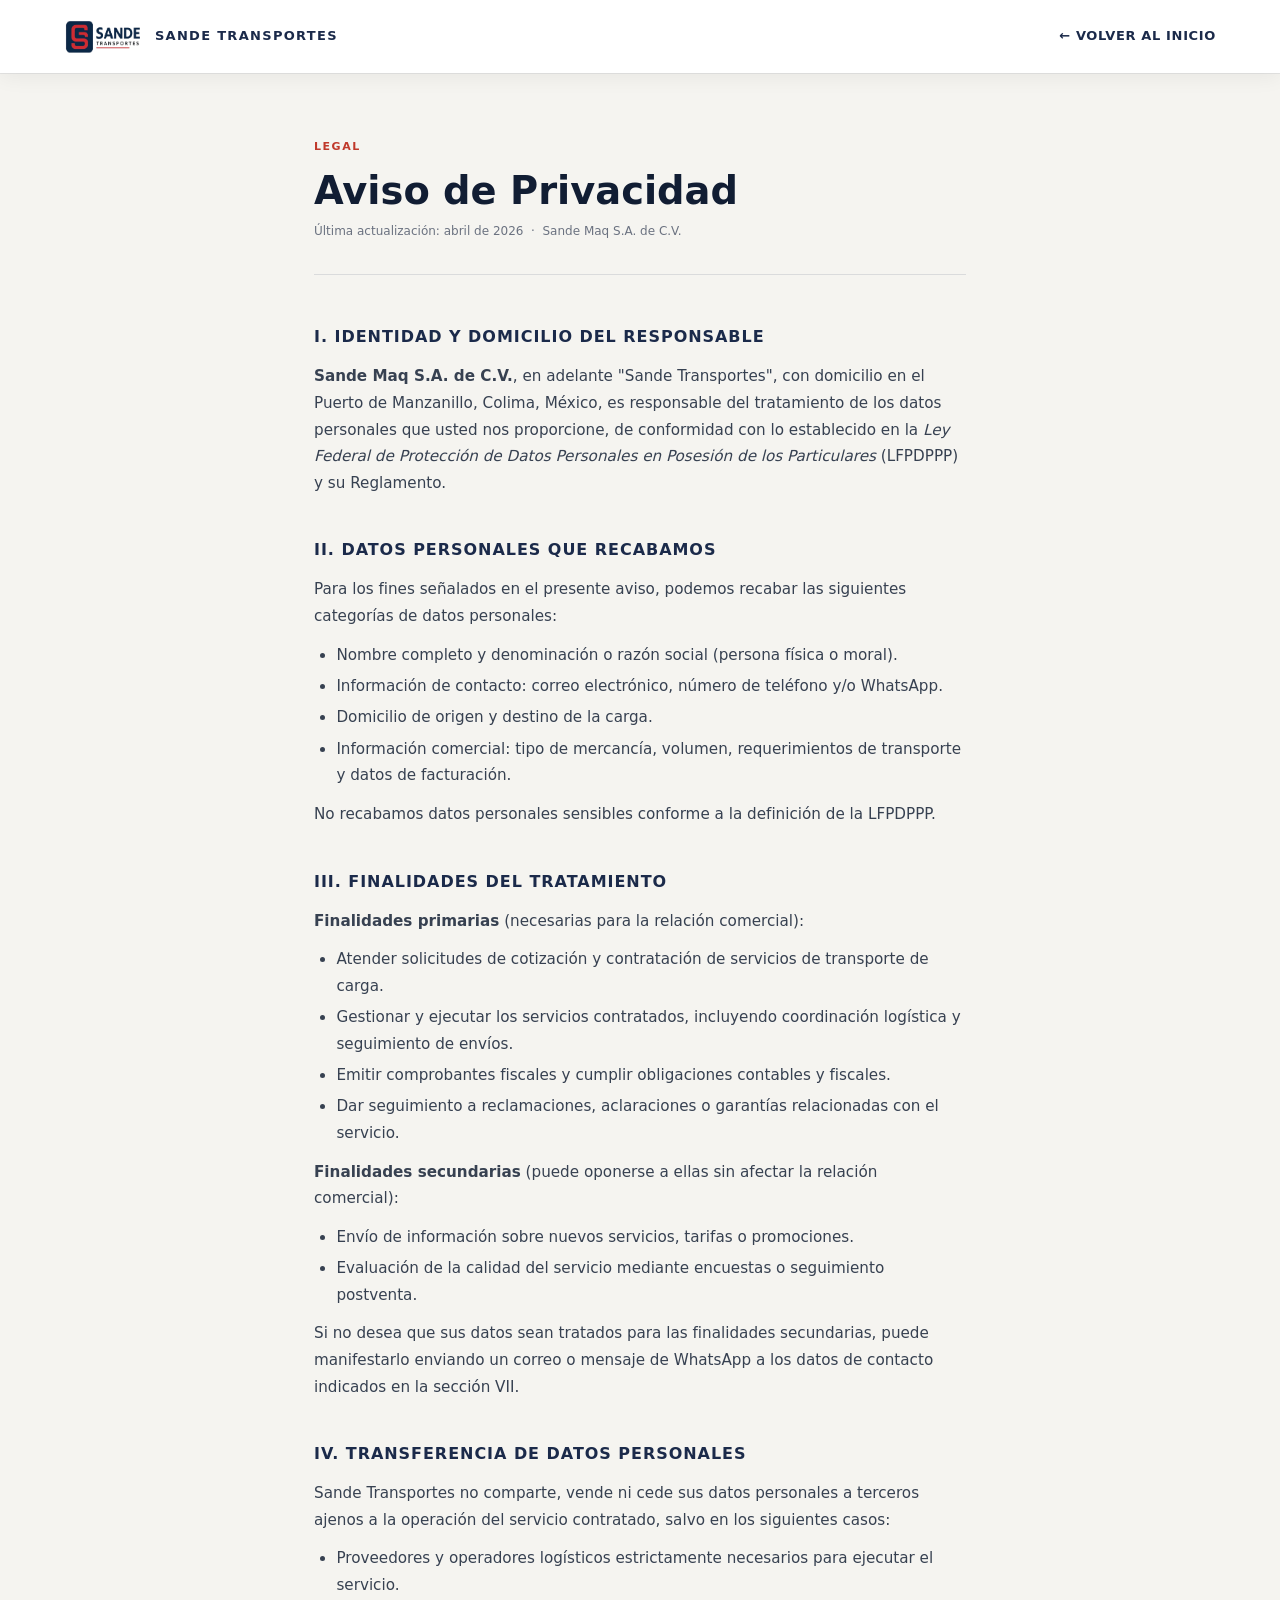
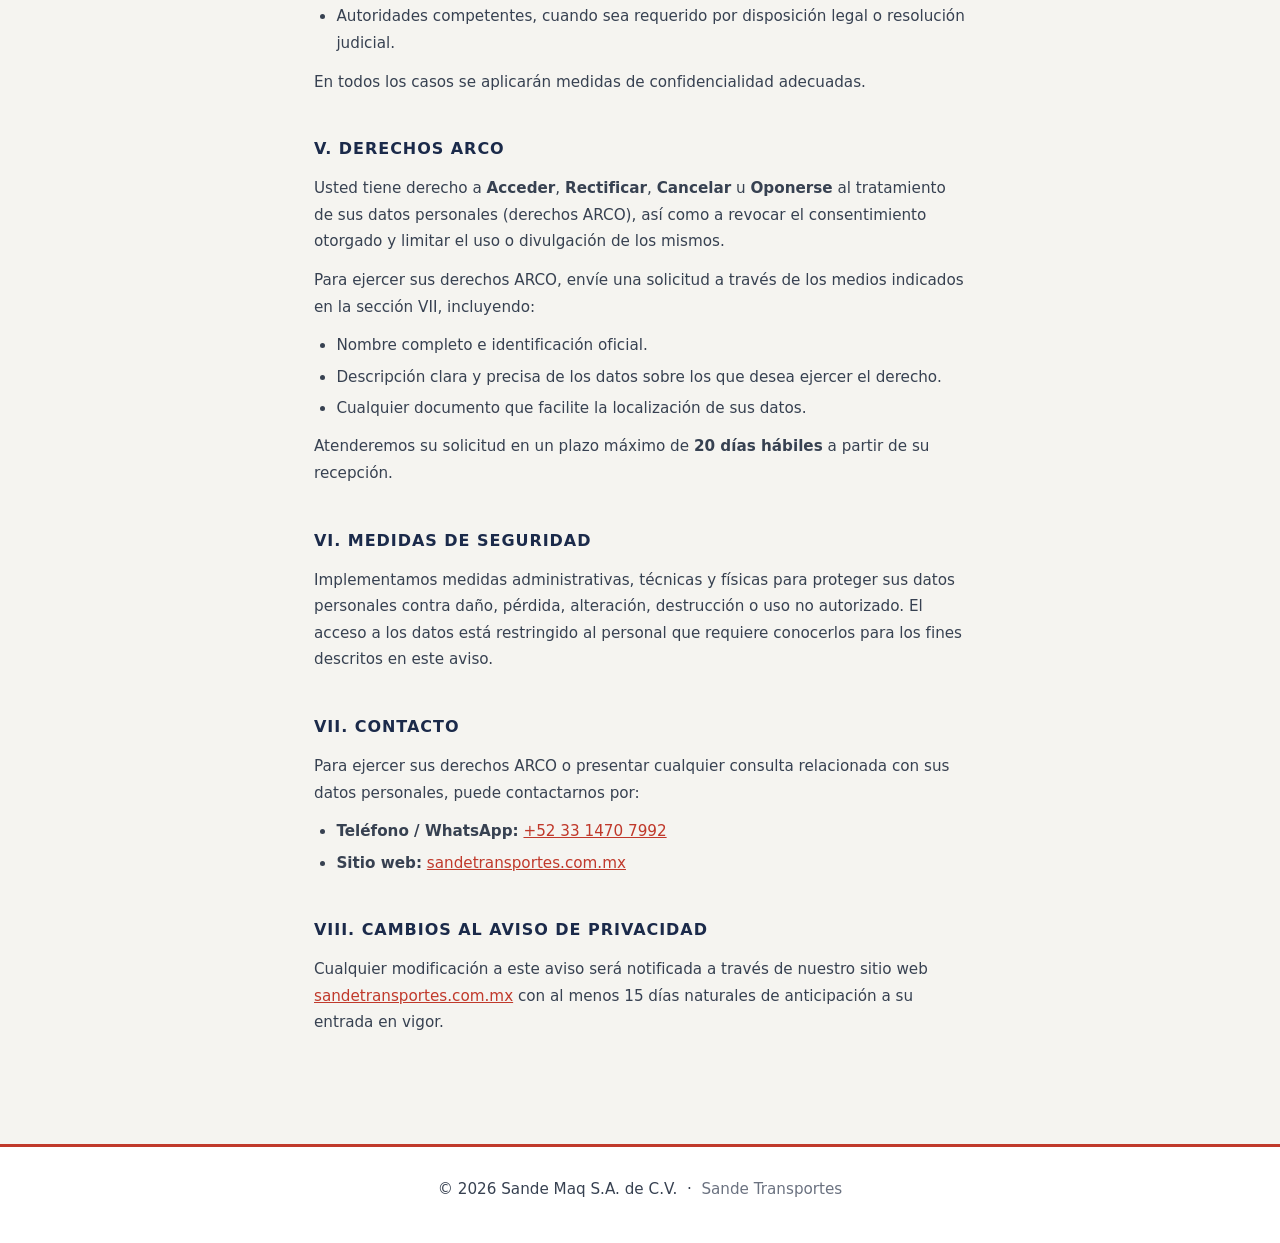
==== aviso-de-privacidad.html @ b07ec4d8 "Seccion galeria, imagenes, styling general" ====
<!DOCTYPE html>
<html lang="es">
<head>
  <meta charset="UTF-8">
  <meta name="viewport" content="width=device-width, initial-scale=1.0">
  <title>Aviso de Privacidad — Sande Transportes</title>
  <meta name="robots" content="noindex, follow">
  <link rel="icon" href="assets/images/logo.webp" type="image/webp">
  <style>
    *, *::before, *::after { margin: 0; padding: 0; box-sizing: border-box; }
    :root {
      --navy: #1B2A4A;
      --navy-dark: #111d33;
      --red: #C0392B;
      --cream: #F5F4F0;
      --gray-500: #6b7280;
      --white: #ffffff;
    }
    body {
      font-family: 'Segoe UI', system-ui, -apple-system, sans-serif;
      color: var(--navy);
      background: var(--cream);
      line-height: 1.75;
    }
    header {
      background: rgba(255,255,255,0.98);
      backdrop-filter: blur(12px);
      padding: 1.1rem 5%;
      display: flex;
      align-items: center;
      justify-content: space-between;
      box-shadow: 0 1px 0 rgba(27,42,74,0.08), 0 4px 20px rgba(0,0,0,0.06);
      border-bottom: none;
    }
    .header-logo { display: flex; align-items: center; gap: 12px; text-decoration: none; }
    .header-logo img { height: 38px; width: auto; }
    .header-logo span { font-size: 13px; font-weight: 800; color: var(--navy); text-transform: uppercase; letter-spacing: 0.1em; }
    .header-back {
      font-size: 13px; font-weight: 600; color: var(--navy);
      text-decoration: none; letter-spacing: 0.05em; text-transform: uppercase;
      transition: color 0.2s;
    }
    .header-back:hover { color: var(--red); }

    main {
      max-width: 780px;
      margin: 0 auto;
      padding: 4rem 5% 6rem;
    }
    .doc-kicker {
      font-size: 11px; font-weight: 700; letter-spacing: 0.14em;
      text-transform: uppercase; color: var(--red); margin-bottom: 0.8rem;
    }
    h1 {
      font-size: clamp(1.6rem, 3vw, 2.4rem);
      font-weight: 900; color: var(--navy-dark);
      line-height: 1.15; margin-bottom: 0.5rem;
    }
    .doc-meta {
      font-size: 12px; color: var(--gray-500); margin-bottom: 3rem;
      padding-bottom: 2rem; border-bottom: 1px solid rgba(27,42,74,0.12);
    }
    h2 {
      font-size: 1rem; font-weight: 800; color: var(--navy);
      text-transform: uppercase; letter-spacing: 0.06em;
      margin: 2.5rem 0 0.75rem;
    }
    p { font-size: 0.95rem; color: #374151; margin-bottom: 0.75rem; }
    ul { padding-left: 1.4rem; margin-bottom: 0.75rem; }
    li { font-size: 0.95rem; color: #374151; margin-bottom: 0.3rem; }
    a { color: var(--red); }

    footer {
      background: var(--white);
      border-top: 3px solid var(--red);
      padding: 1.8rem 5%;
      text-align: center;
      font-size: 11px;
      color: var(--gray-500);
      font-family: 'Segoe UI', system-ui, -apple-system, sans-serif;
    }
    footer a { color: var(--gray-500); text-decoration: none; }
    footer a:hover { color: var(--red); }

    @media (max-width: 640px) {
      main { padding: 2.5rem 6% 4rem; }
    }
  </style>
</head>
<body>

<header>
  <a href="index.html" class="header-logo">
    <img src="assets/images/logo.webp" alt="Sande Transportes">
    <span>Sande Transportes</span>
  </a>
  <a href="index.html" class="header-back">← Volver al inicio</a>
</header>

<main>
  <div class="doc-kicker">Legal</div>
  <h1>Aviso de Privacidad</h1>
  <p class="doc-meta">Última actualización: abril de 2026 &nbsp;·&nbsp; Sande Maq S.A. de C.V.</p>

  <h2>I. Identidad y domicilio del Responsable</h2>
  <p>
    <strong>Sande Maq S.A. de C.V.</strong>, en adelante "Sande Transportes", con domicilio en el
    Puerto de Manzanillo, Colima, México, es responsable del tratamiento de los datos personales
    que usted nos proporcione, de conformidad con lo establecido en la
    <em>Ley Federal de Protección de Datos Personales en Posesión de los Particulares</em> (LFPDPPP)
    y su Reglamento.
  </p>

  <h2>II. Datos personales que recabamos</h2>
  <p>Para los fines señalados en el presente aviso, podemos recabar las siguientes categorías de datos personales:</p>
  <ul>
    <li>Nombre completo y denominación o razón social (persona física o moral).</li>
    <li>Información de contacto: correo electrónico, número de teléfono y/o WhatsApp.</li>
    <li>Domicilio de origen y destino de la carga.</li>
    <li>Información comercial: tipo de mercancía, volumen, requerimientos de transporte y datos de facturación.</li>
  </ul>
  <p>No recabamos datos personales sensibles conforme a la definición de la LFPDPPP.</p>

  <h2>III. Finalidades del tratamiento</h2>
  <p><strong>Finalidades primarias</strong> (necesarias para la relación comercial):</p>
  <ul>
    <li>Atender solicitudes de cotización y contratación de servicios de transporte de carga.</li>
    <li>Gestionar y ejecutar los servicios contratados, incluyendo coordinación logística y seguimiento de envíos.</li>
    <li>Emitir comprobantes fiscales y cumplir obligaciones contables y fiscales.</li>
    <li>Dar seguimiento a reclamaciones, aclaraciones o garantías relacionadas con el servicio.</li>
  </ul>
  <p><strong>Finalidades secundarias</strong> (puede oponerse a ellas sin afectar la relación comercial):</p>
  <ul>
    <li>Envío de información sobre nuevos servicios, tarifas o promociones.</li>
    <li>Evaluación de la calidad del servicio mediante encuestas o seguimiento postventa.</li>
  </ul>
  <p>
    Si no desea que sus datos sean tratados para las finalidades secundarias, puede manifestarlo
    enviando un correo o mensaje de WhatsApp a los datos de contacto indicados en la sección VII.
  </p>

  <h2>IV. Transferencia de datos personales</h2>
  <p>
    Sande Transportes no comparte, vende ni cede sus datos personales a terceros ajenos a la
    operación del servicio contratado, salvo en los siguientes casos:
  </p>
  <ul>
    <li>Proveedores y operadores logísticos estrictamente necesarios para ejecutar el servicio.</li>
    <li>Autoridades competentes, cuando sea requerido por disposición legal o resolución judicial.</li>
  </ul>
  <p>En todos los casos se aplicarán medidas de confidencialidad adecuadas.</p>

  <h2>V. Derechos ARCO</h2>
  <p>
    Usted tiene derecho a <strong>Acceder</strong>, <strong>Rectificar</strong>,
    <strong>Cancelar</strong> u <strong>Oponerse</strong> al tratamiento de sus datos personales
    (derechos ARCO), así como a revocar el consentimiento otorgado y limitar el uso o divulgación
    de los mismos.
  </p>
  <p>Para ejercer sus derechos ARCO, envíe una solicitud a través de los medios indicados en la sección VII, incluyendo:</p>
  <ul>
    <li>Nombre completo e identificación oficial.</li>
    <li>Descripción clara y precisa de los datos sobre los que desea ejercer el derecho.</li>
    <li>Cualquier documento que facilite la localización de sus datos.</li>
  </ul>
  <p>
    Atenderemos su solicitud en un plazo máximo de <strong>20 días hábiles</strong> a partir
    de su recepción.
  </p>

  <h2>VI. Medidas de seguridad</h2>
  <p>
    Implementamos medidas administrativas, técnicas y físicas para proteger sus datos personales
    contra daño, pérdida, alteración, destrucción o uso no autorizado. El acceso a los datos está
    restringido al personal que requiere conocerlos para los fines descritos en este aviso.
  </p>

  <h2>VII. Contacto</h2>
  <p>Para ejercer sus derechos ARCO o presentar cualquier consulta relacionada con sus datos personales, puede contactarnos por:</p>
  <ul>
    <li><strong>Teléfono / WhatsApp:</strong> <a href="https://wa.me/523314707992">+52 33 1470 7992</a></li>
    <li><strong>Sitio web:</strong> <a href="https://sandetransportes.com.mx">sandetransportes.com.mx</a></li>
  </ul>

  <h2>VIII. Cambios al aviso de privacidad</h2>
  <p>
    Cualquier modificación a este aviso será notificada a través de nuestro sitio web
    <a href="https://sandetransportes.com.mx">sandetransportes.com.mx</a> con al menos
    15 días naturales de anticipación a su entrada en vigor.
  </p>
</main>

<footer>
  <p>© 2026 Sande Maq S.A. de C.V. &nbsp;·&nbsp; <a href="index.html">Sande Transportes</a></p>
</footer>

</body>
</html>
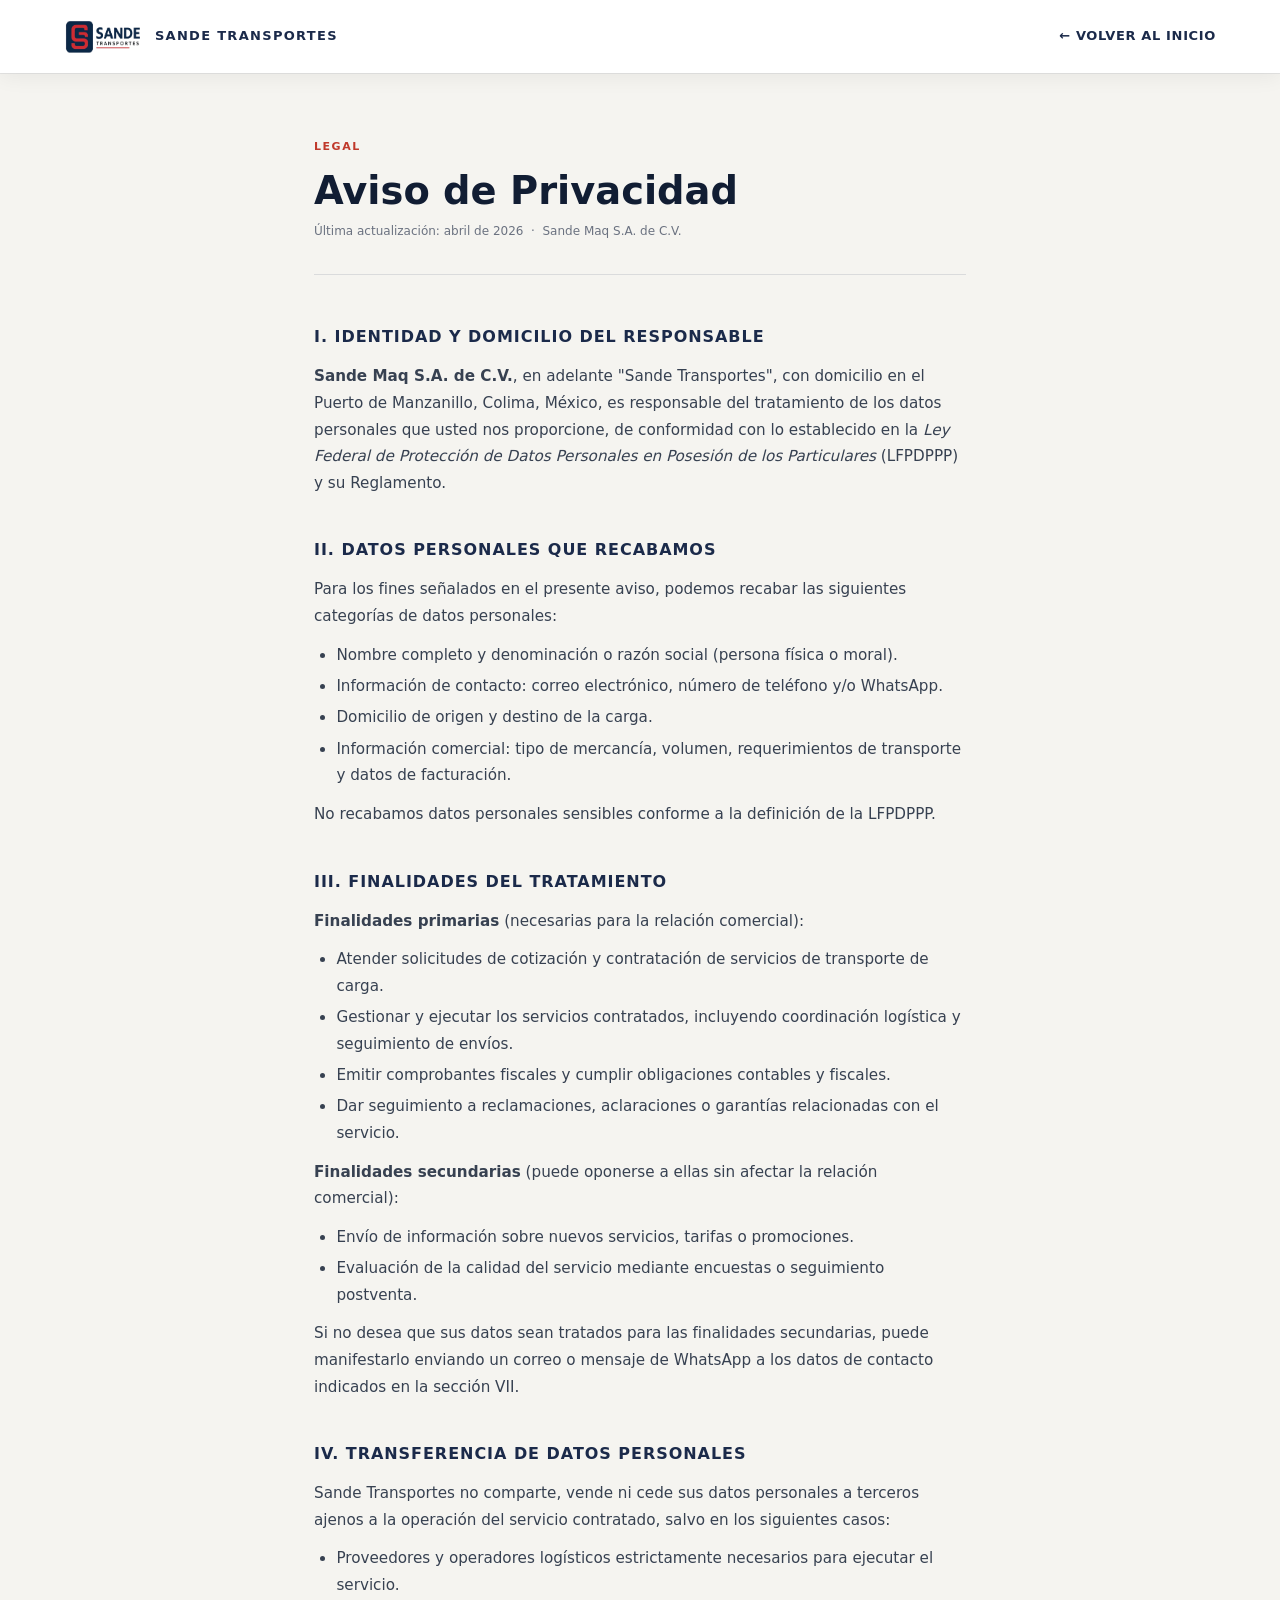
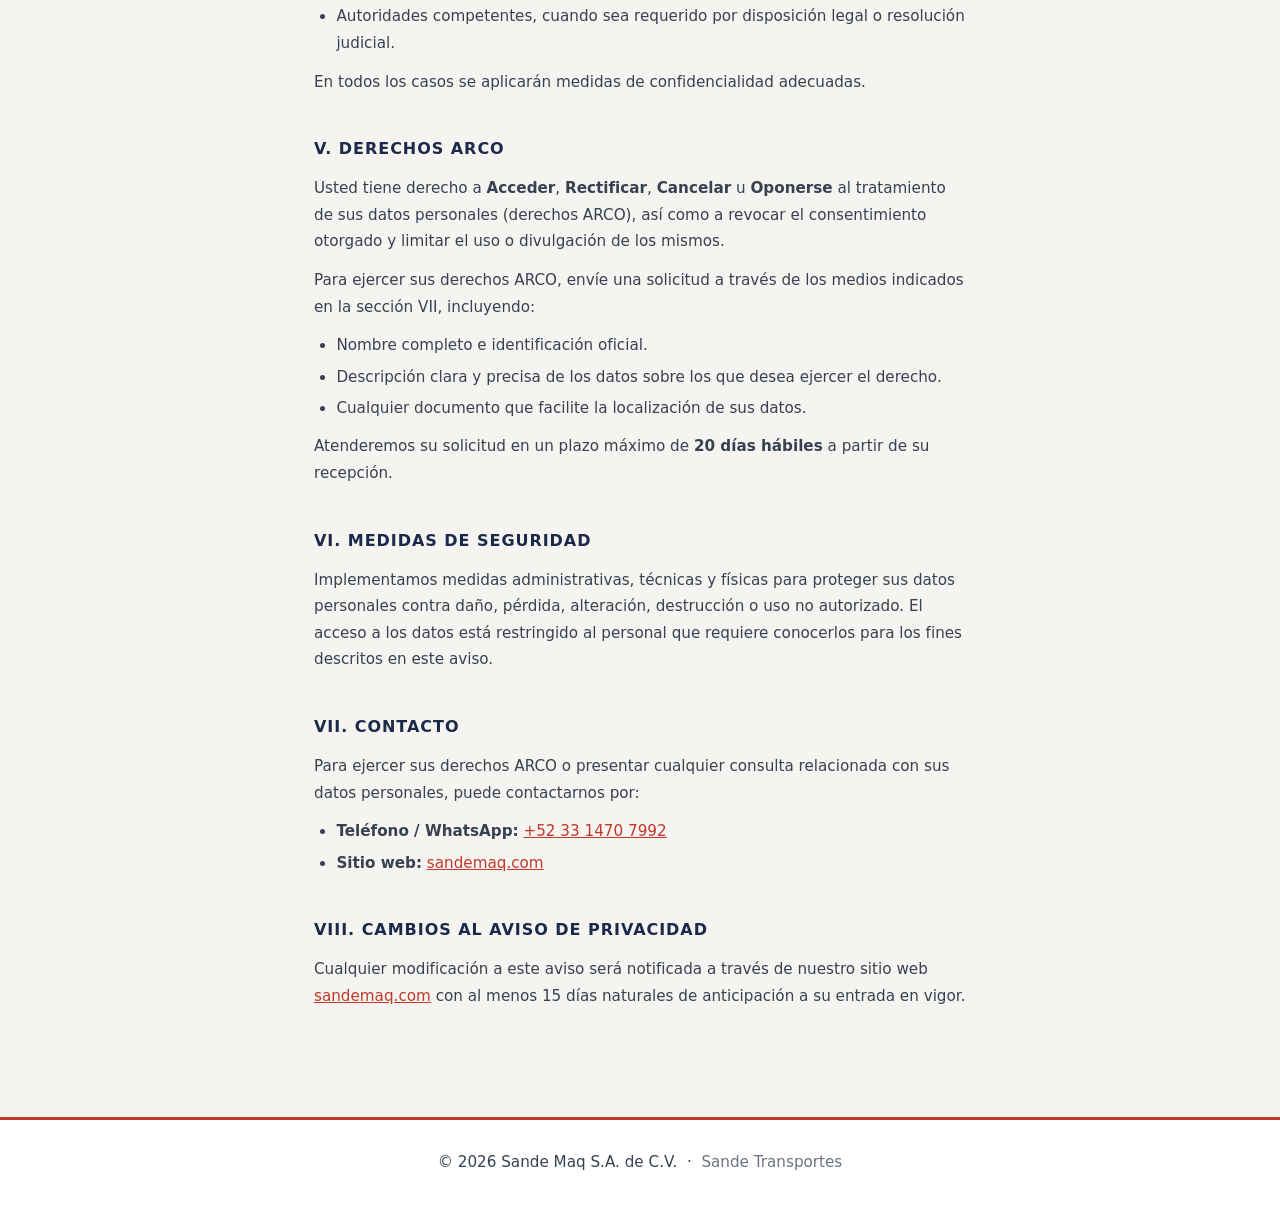
==== commit 43eab9d2: "Aviso de privacidad - Final fixes" ====
--- a/aviso-de-privacidad.html
+++ b/aviso-de-privacidad.html
@@ -179,13 +179,13 @@
   <p>Para ejercer sus derechos ARCO o presentar cualquier consulta relacionada con sus datos personales, puede contactarnos por:</p>
   <ul>
     <li><strong>Teléfono / WhatsApp:</strong> <a href="https://wa.me/523314707992">+52 33 1470 7992</a></li>
-    <li><strong>Sitio web:</strong> <a href="https://sandetransportes.com.mx">sandetransportes.com.mx</a></li>
+    <li><strong>Sitio web:</strong> <a href="https://sandemaq.com">sandemaq.com</a></li>
   </ul>
 
   <h2>VIII. Cambios al aviso de privacidad</h2>
   <p>
     Cualquier modificación a este aviso será notificada a través de nuestro sitio web
-    <a href="https://sandetransportes.com.mx">sandetransportes.com.mx</a> con al menos
+    <a href="https://sandemaq.com">sandemaq.com</a> con al menos
     15 días naturales de anticipación a su entrada en vigor.
   </p>
 </main>
